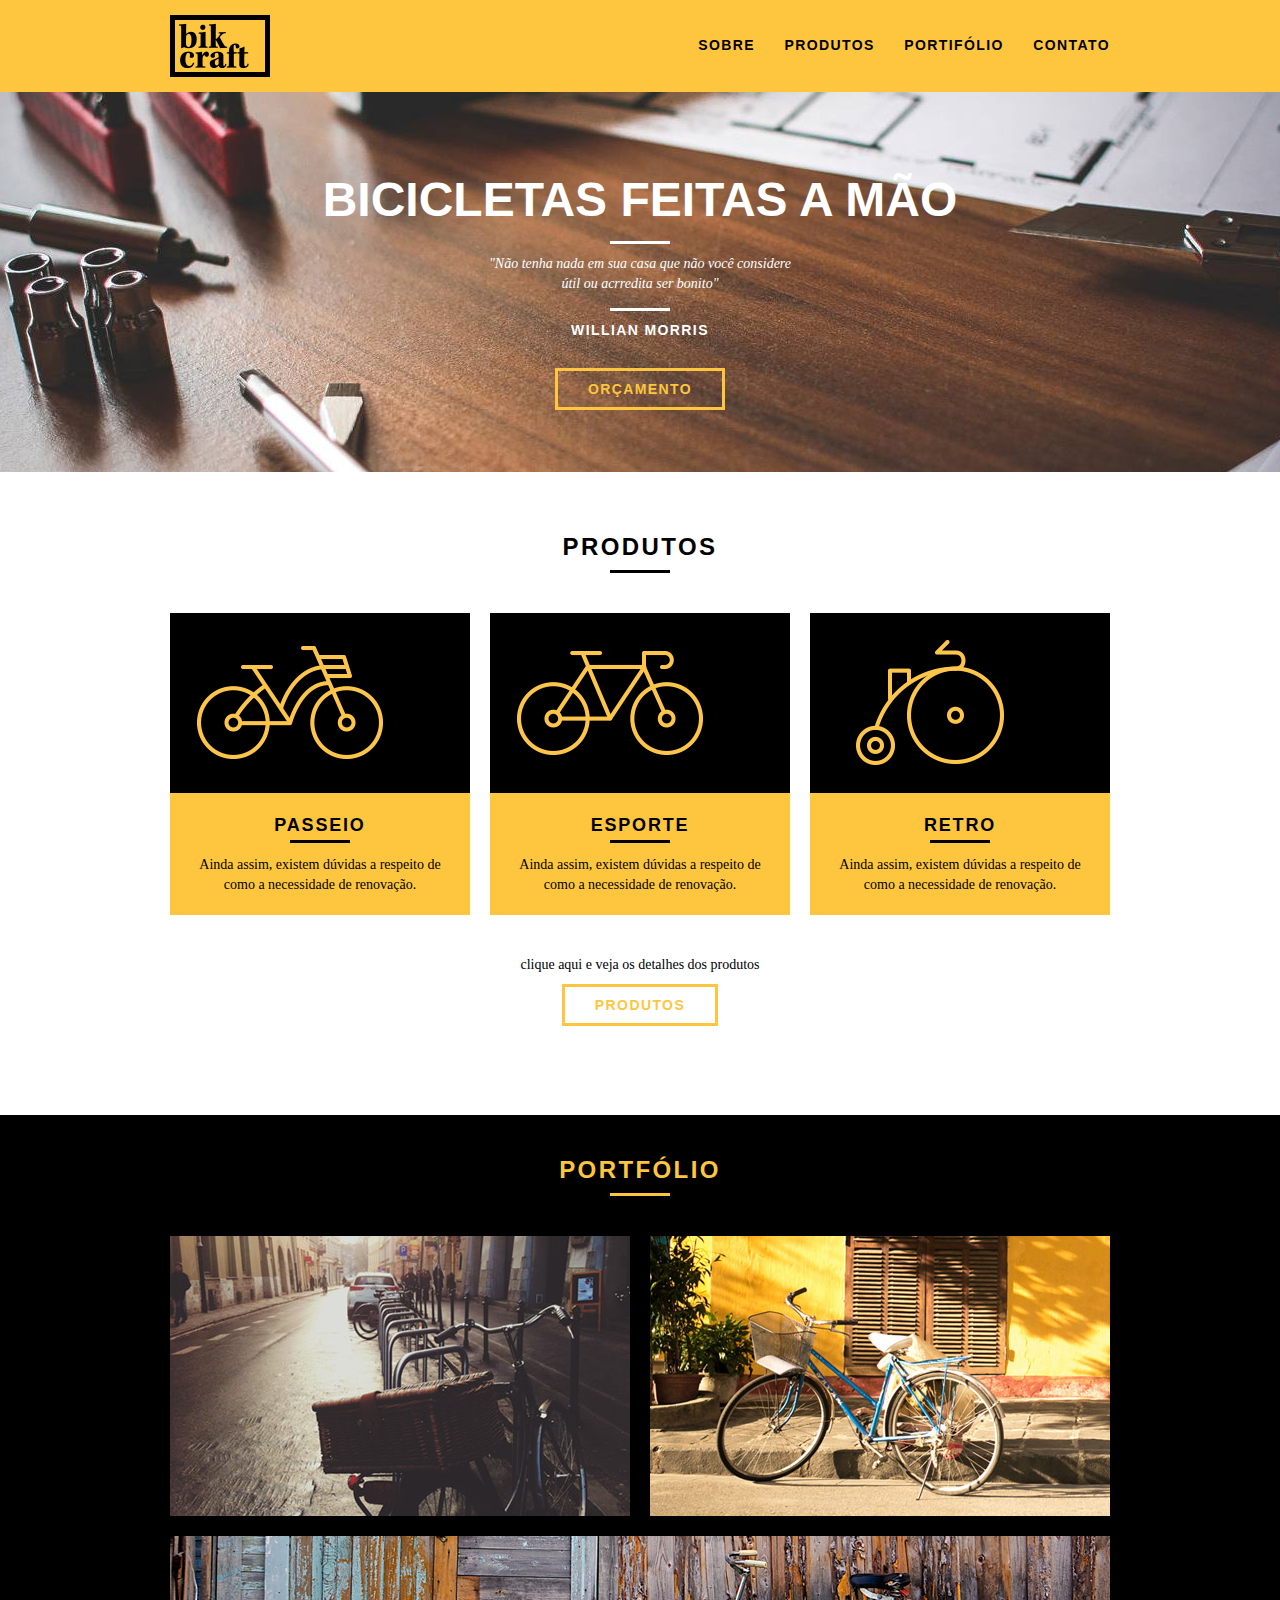
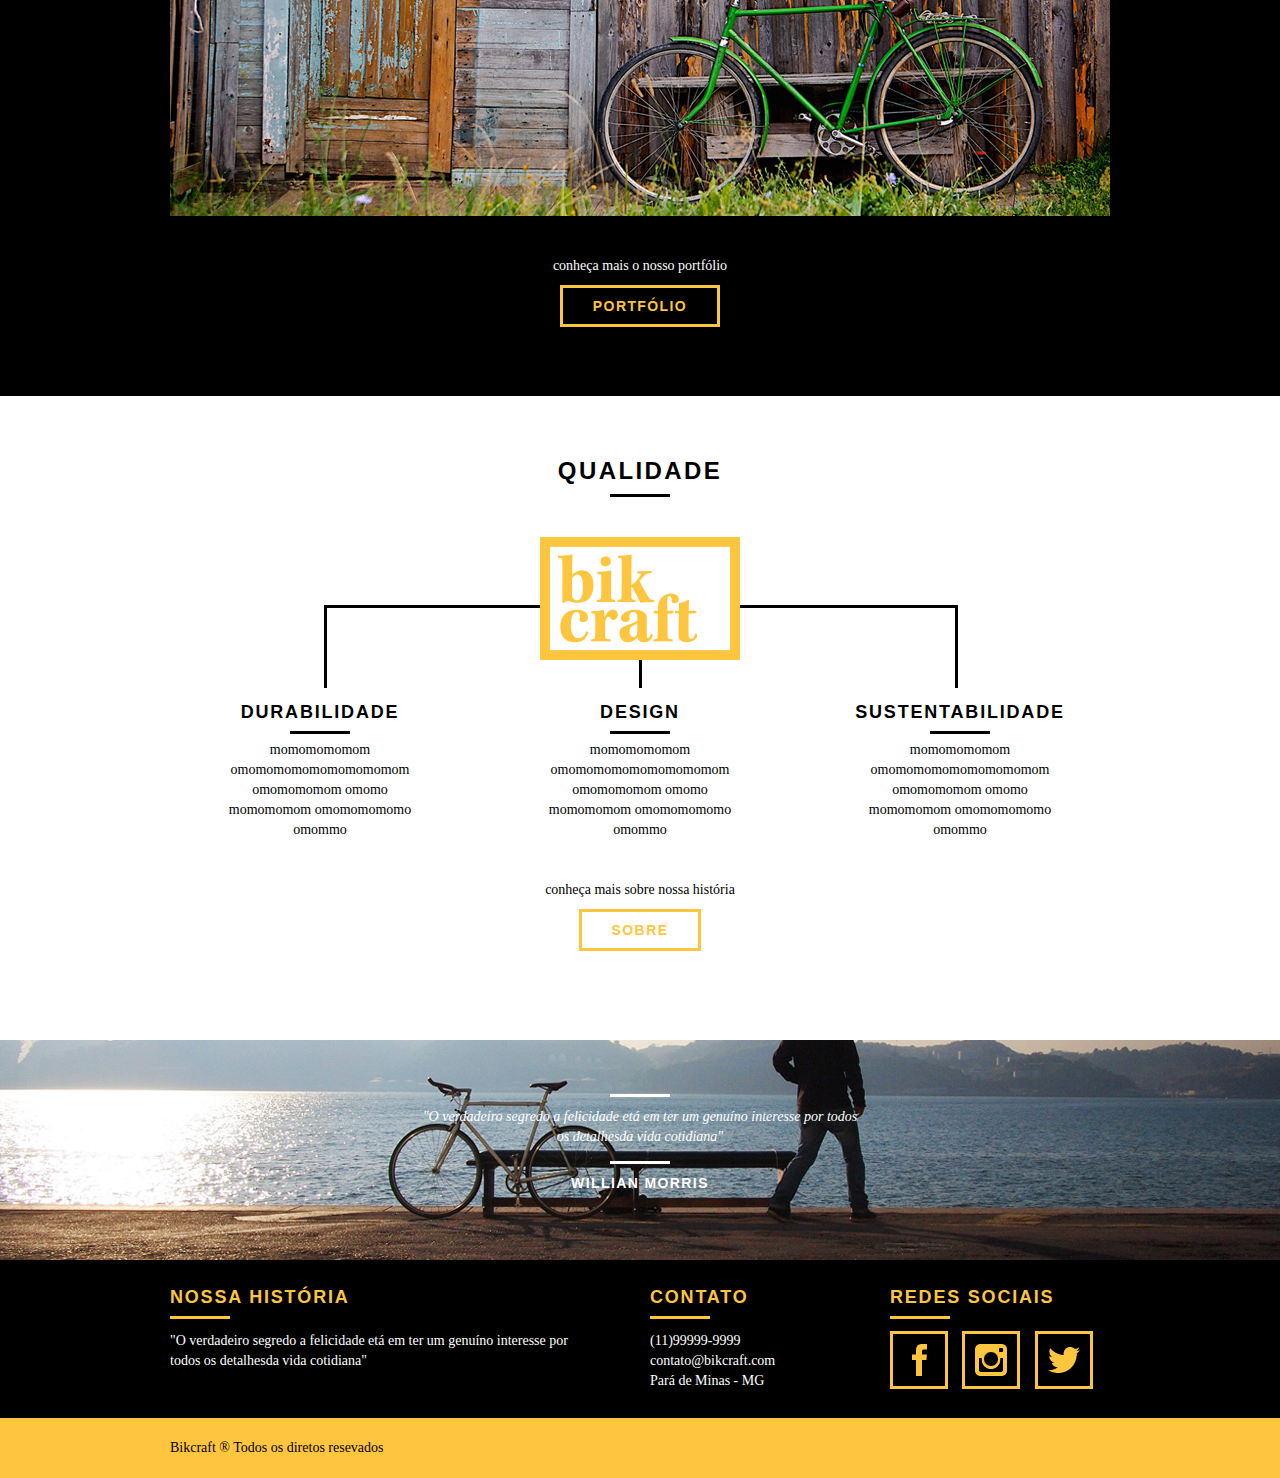
==== index.html @ b0b2711f "Página Home completa" ====
<!DOCTYPE html>
<html lang="pt-br">

<head>
	<meta charset="utf-8">
	<title>Bikcraft</title>
	<link rel="stylesheet" href="css/normalize.css">
	<link rel="stylesheet" href="css/reset.css">
	<link rel="stylesheet" href="css/grid.css">
	<link rel="stylesheet" href="css/style.css">
</head>

<body>
	<!-- Cabeçalho -->
	<header class="header">
		<div class="container">
			<a href="index.html" class="grid-4">
				<img src="img/logo.png" alt="bikcraft">
			</a>
			<nav class="header_menu grid-12">
				<ul>
					<li>
						<a href="sobre.html">sobre</a>
					</li>
					<li>
						<a href="produtos.html">produtos</a>
					</li>
					<li>
						<a href="portifolio.html">Portifólio</a>
					</li>
					<li>
						<a href="contato.html">contato</a>
					</li>
				</ul>
			</nav>
		</div>
	</header>
	<!-- Baner de introdução -->
	<section class="introducao">
		<div class="container">
			<h1>Bicicletas Feitas a Mão</h1>
			<blockquote class="quote-externo">
				<p>"Não tenha nada em sua casa que não você considere útil ou acrredita ser bonito"</p>
				<cite>WILLIAN MORRIS</cite>
			</blockquote>
			<a href="produtos.html" class="btn">orçamento</a>
		</div>
	</section>
	<!-- Produtos -->
	<section class="produtos container">
		<h2 class="subtitulo">Produtos</h2>
		<ul class="produtos_lista">
			<li class="grid-1-3">
				<div class="produtos_icone">
					<img src="img/produtos/passeio.png" alt="Bikcraft Passeio">
				</div>
				<h3>Passeio</h3>
				<p>Ainda assim, existem dúvidas a respeito de como a necessidade de renovação.</p>
			</li>

			<li class="grid-1-3">
				<div class="produtos_icone">
					<img src="img/produtos/esporte.png" alt="Bikcraft Passeio">
				</div>
				<h3>Esporte</h3>
				<p>Ainda assim, existem dúvidas a respeito de como a necessidade de renovação.</p>
			</li>

			<li class="grid-1-3">
				<div class="produtos_icone">
					<img src="img/produtos/retro.png" alt="Bikcraft Passeio">
				</div>
				<h3>Retro</h3>
				<p>Ainda assim, existem dúvidas a respeito de como a necessidade de renovação.</p>
			</li>
		</ul>
		<div class="call">
			<p>clique aqui e veja os detalhes dos produtos</p>
			<a href="produtos.html" class=" btn btn-preto" Produtos>Produtos</a>
		</div>
	</section>
	<!--Portifólio -->
	<section class="portfolio">
		<div class="container">
			<h2 class="subtitulo">Portfólio</h2>
			<ul class="portfolio_lista">
				<li class="grid-8">
					<img src="img/portfolio/retro.jpg" alt="Bicicleta Retro">
				</li>
				<li class="grid-8">
					<img src="img/portfolio/passeio.jpg" alt="Bicicleta Passeio">
				</li>
				<li class="grid-16">
					<img src="img/portfolio/esporte.jpg" alt="Bicicleta Esporte">
				</li>
			</ul>
			<div class="call">
				<p>conheça mais o nosso portfólio</p>
				<a href="portfolio.html" class="btn">Portfólio</a>
			</div>
		</div>
	</section>
	<!--Qualidae-->
	<section class="qualidade container">
		<h2 class="subtitulo">Qualidade</h2>
		<img src="img/bikcraft-qualidade.png" alt="Bickcraft">
		<ul class="qualidade_lista">
			<li class="grid-1-3">
				<h3>Durabilidade</h3>
				<p>momomomomom omomomomomomomomomom omomomomom omomo momomomom omomomomomo omommo</p>
			</li>
			<li class="grid-1-3">
				<h3>Design</h3>
				<p>momomomomom omomomomomomomomomom omomomomom omomo momomomom omomomomomo omommo</p>
			</li>
			<li class="grid-1-3">
				<h3>Sustentabilidade</h3>
				<p>momomomomom omomomomomomomomomom omomomomom omomo momomomom omomomomomo omommo</p>
			</li>
		</ul>
		<div class="call">
				<p>conheça mais sobre nossa história</p>
				<a href="sobre.html" class="btn btn-preto">Sobre</a>
			</div>
	</section>
	<section class="quebra">
		<blockquote class="quote-externo container" >
			<p>"O verdadeiro segredo a felicidade etá em ter um genuíno interesse por todos os detalhesda vida cotidiana"</p>
			<cite>WILLIAN MORRIS</cite>
		</blockquote> 
	</section>
	<footer>
		<div class="footer">
			<div class="container">

				<div class="grid-8 footer_historia">
					<h3>Nossa história</h3>
					<p>"O verdadeiro segredo a felicidade etá em ter um genuíno interesse por todos os detalhesda vida cotidiana"</p>
				</div>

				<div class="grid-4 footer_contato">
					<h3>Contato</h3>
					<ul>
						<li>(11)99999-9999</li>
						<li>contato@bikcraft.com</li>
						<li>Pará de Minas - MG</li>
					</ul>
				</div>

				<div class="grid-4 footer_redes">
					<h3>Redes Sociais</h3>
					<ul>
						<li><a href="www.facebook.com" target="_blank"><img src="img/redes-sociais/facebook.png" alt="facebook"></a></li>
						<li><a href="www.instagram.com" target="_blank"><img src="img/redes-sociais/instagram.png" alt="intagram"></a></li>
						<li><a href="www.twitter.com" target="_blank"><img src="img/redes-sociais/twitter.png" alt="twitter"></a></li>
					</ul>
					
				</div>
			</div>
		</div>
		<div class="copy">
			<div class="container">
				<p class="grid-16">Bikcraft ® Todos os diretos resevados</p>
			</div>
		</div>
	</footer>
</body>

</html>
---- css/grid.css ----
*, *:before, *:after {
  -webkit-box-sizing: border-box; 
  -moz-box-sizing: border-box; 
  box-sizing: border-box;
}

.container {
	width: 960px;
	margin: 0 auto;
	padding: 0px;
	position: relative;
}

.container:after, .container:before {
	content: " ";
	display: table;
}

.container:after {
	clear: both;
}

.grid-1, .grid-2, .grid-3, .grid-4, .grid-5, .grid-6, .grid-7, .grid-8, .grid-9, .grid-10, .grid-11, .grid-12, .grid-13, .grid-14, .grid-15, .grid-16, .grid-1-3 {
	float: left;
	margin-left: 10px;
	margin-right: 10px;
}

.grid-1 	{width: 40px;}
.grid-2 	{width: 100px;}
.grid-3 	{width: 160px;}
.grid-4 	{width: 220px;}
.grid-5 	{width: 280px;}
.grid-6 	{width: 340px;}
.grid-7 	{width: 400px;}
.grid-8 	{width: 460px;}
.grid-9 	{width: 520px;}
.grid-10 	{width: 580px;}
.grid-11 	{width: 640px;}
.grid-12 	{width: 700px;}
.grid-13 	{width: 760px;}
.grid-14 	{width: 820px;}
.grid-15 	{width: 880px;}
.grid-16 	{width: 940px;}
.grid-1-3	{width: 300px;}
---- css/style.css ----
/* estilos gerais */

body {
    font-family: Arial, Helvetica, sans-serif;
}

p {
    font-family: Georgia, 'Times New Roman', Times, serif;
    font-size: 14px;
    line-height: 20px;
}

.btn {
	border: 3px solid #fec63e;
	padding: 10px 30px;
	color: #fec63e;
	font-size: 14px;
	line-height: 20px;
	text-transform: uppercase;
	font-weight: bold;
	letter-spacing: .1em;
}

.btn:hover {
    color: white;
    border-color: white;
}

.btn.btn-preto:hover {
    color: black;
    border-color: black;
}

.subtitulo {
	font-size: 24px;
	line-height: 30px;
	font-weight: bold;
	letter-spacing: .1em;
	color: black;
	text-transform: uppercase;
	text-align: center;
	margin-bottom: 40px;
}

.subtitulo:after {
	content: "";
	display: block;
	width: 60px;
	height: 3px;
	background: black;
	margin: 8px auto;
}

img {
    display: block;
}

/* header */

.header {
	position: fixed;
	top: 0;
	width: 100%;
	background: #fec63e; /* Amarelo */
	padding: 15px 0;
	z-index: 10;
}

.header_menu {
    text-align: right; 
}

.header_menu ul li {
    display: inline-block;
    margin-left: 25px;
    margin-top: 20px;
}

.header_menu ul li a {
    color: black;
    font-weight: bold;
    text-transform: uppercase;
    letter-spacing: .1em;
    font-size: 14px;
    line-height: 20px;
    padding: 10px 0; 
}

.header_menu ul li a:hover {
    color: white;
}

/* introdução */

.introducao {
	width: 100%;
	height: 380px;
	background: url("../img/bg.jpg") no-repeat center;
	background-size: cover;
	margin-top: 92px;
	text-align: center;
	padding-top: 80px;
}

.introducao h1  {
    font-size: 48px;
    color: white;
    font-weight: bold;
    text-transform: uppercase;
}

.quote-externo {
    max-width: 320px;
    margin: 0 auto;
    color: white;
    margin-bottom: 40px; /* espaço do botão orçamento*/
}

.quote-externo p {
    font-style: italic;
}

.quote-externo p:before, .quote-externo p:after {
    content: "";
    display: block;
    width: 60px;
    height: 3px;
    background: white;
    margin: 14px auto 10px auto;
}

.quote-externo cite {
    font-style: normal;
    font-weight: bold;
    font-size: 14px;
    letter-spacing: .1em;
}

/*Produtos*/

.produtos {
	padding: 60px 0;
}


.produtos_lista li {
    background: #fec63e;
    text-align: center;
}

.produtos_lista li h3 {
    font-weight: bold;
    font-size: 18px;
    line-height: 25px;
    text-transform: uppercase;
    letter-spacing: .1em;
    margin-top: 20px;
}

.produtos_lista li h3:after {
    content: "";
	display: block;
	width: 60px;
	height: 3px;
	background: black;
	margin: 2px auto;
}

.produtos_lista li p{
    padding: 10px 20px 20px 20px;
}
.produtos_icone {
    background: black;
    padding: 20px;
}

.call {
    padding: 40px;
    text-align: center;
    clear: both;
}

.call p {
    margin-bottom: 20px;
}

.portfolio {
	width: 100%;
	background: black;
	padding: 40px 0;
}

.portfolio .subtitulo {
	color: #fec63e;
}

.portfolio .subtitulo:after {
	background: #fec63e;
}

.portfolio_lista li:last-child {
	margin-top: 20px;
}

.portfolio .call p {
	color: #fff;
}

/*Qualidade*/

.qualidade {
	padding: 60px 0;
}

.qualidade img {
	margin: 0 auto;
}

.qualidade li {
    text-align: center;
    padding: 0 40px;
}

.qualidade_lista li h3 {
    font-weight: bold;
    font-size: 18px;
    line-height: 25px;
    text-transform: uppercase;
    letter-spacing: .1em;
    margin-top: 20px;
}

.qualidade_lista li h3:after {
    content: "";
	display: block;
	width: 60px;
	height: 3px;
	background: black;
	margin: 6px auto;
}

.qualidade::after{
    content: "";
    width: 634px;
    height: 83px;
    display: block;
    background: url(../img/linhas.png) no-repeat center;
    position: absolute;
    top:209px;
    right: 162px; 
    z-index: -1;
}

.qualidade_lista{
    padding-top: 20px;
}

/*Quebra*/

.quebra {
    width: 100%;
    height: 220px;
    background: url(../img/bg-footer.jpg)no-repeat center;
    text-align: center;
    background-size: cover; 
    padding-top: 40px;
}

.quebra blockquote {
    max-width: 440px;
}

/*footer*/

.footer {
    width: 100%;
    background: black;
    color: white;
    padding: 25px 0;
}

.footer h3 {
    color: #fec63e;
    font-size: 18px;
    line-height: 25px;
    text-transform: uppercase;
    letter-spacing: .1em; 
    font-weight: bold;
}

.footer h3:after {
    content: "";
	display: block;
	width: 60px;
	height: 3px;
	background: #fec63e;
    margin: 6px 0 12px 0;
}

.footer_historia {
    padding-right: 40px;
}

.footer_contato ul li {
    font-family: Georgia, 'Times New Roman', Times, serif;
    font-size: 14px;
    line-height: 20px;
}


.footer_redes ul li {
	display: inline-block;
	margin-right: 10px;
}

.footer_redes ul li a {
	border: 3px solid #fec63e;
	display: block;
	padding: 10px;
}

.footer_redes ul li a:hover {
	border-color: #fff;
}

.copy {
	width: 100%;
	background: #fec63e;
	padding: 20px 0;
}
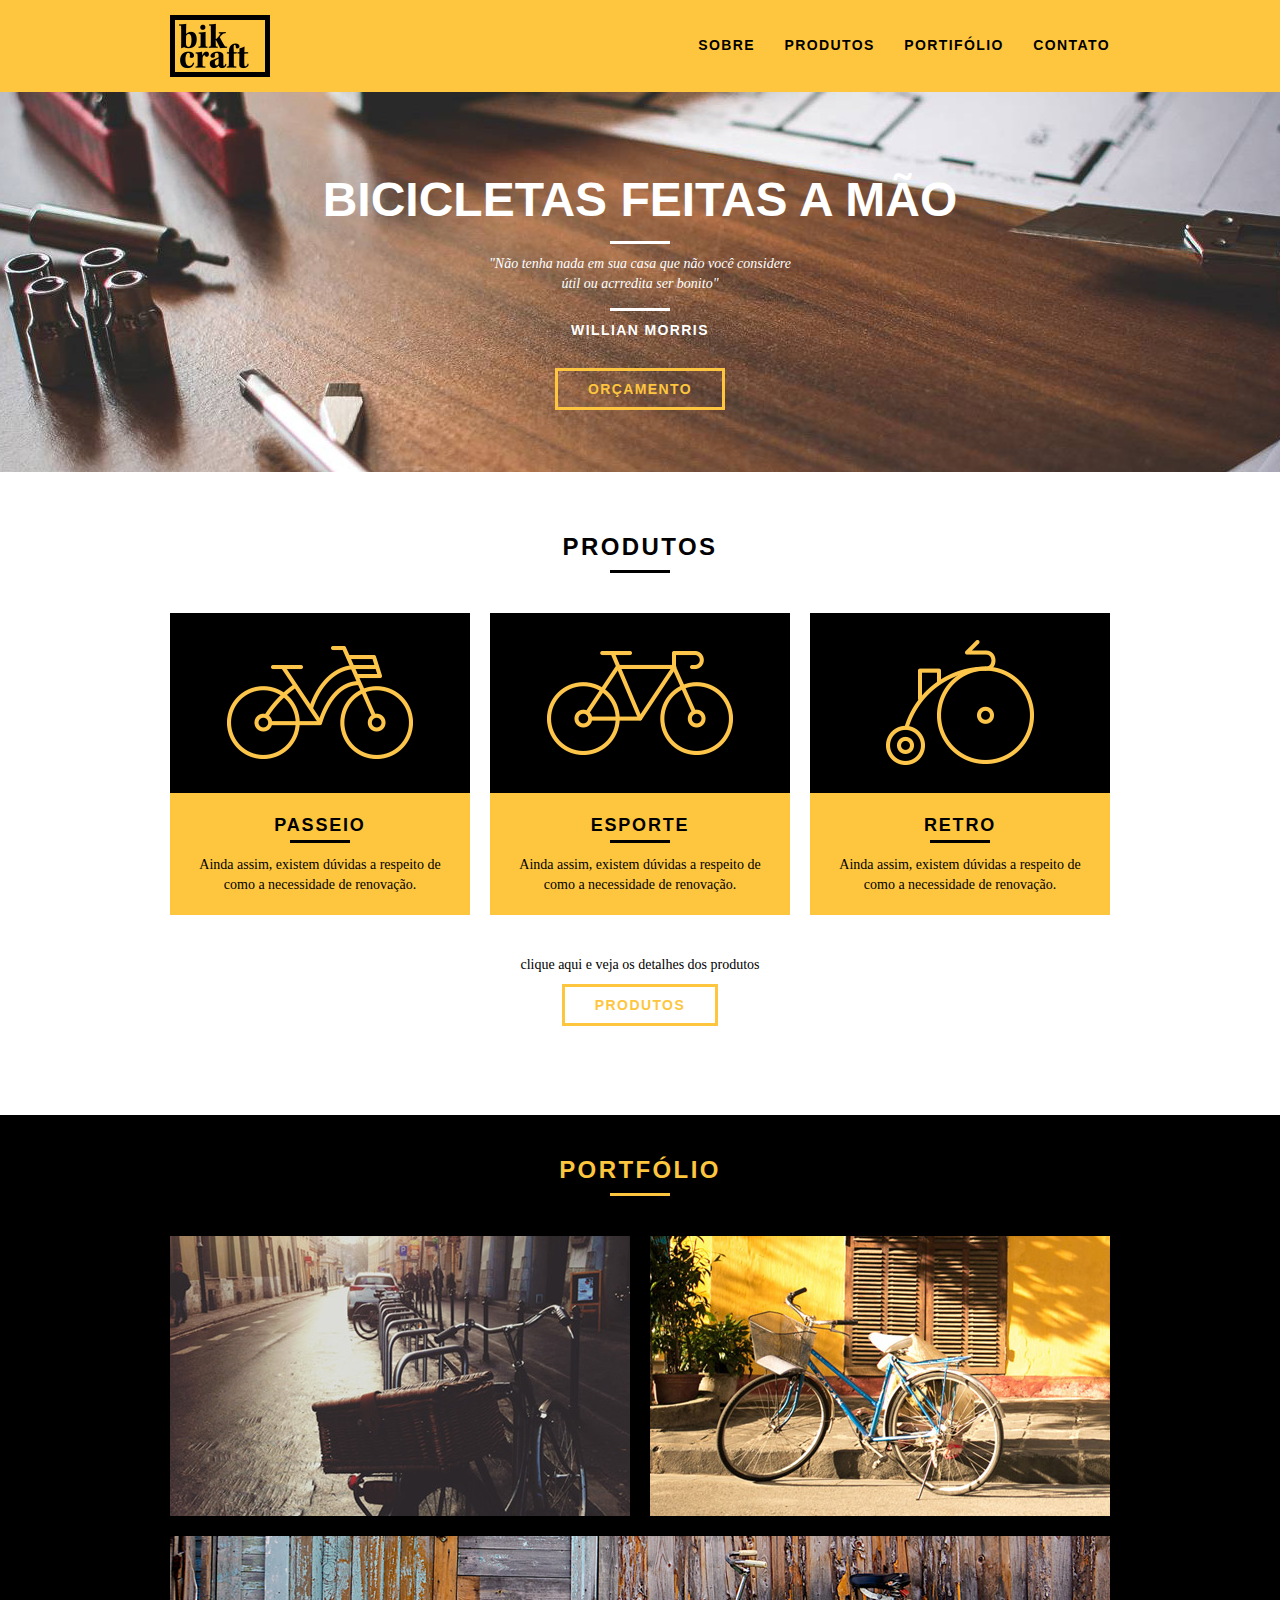
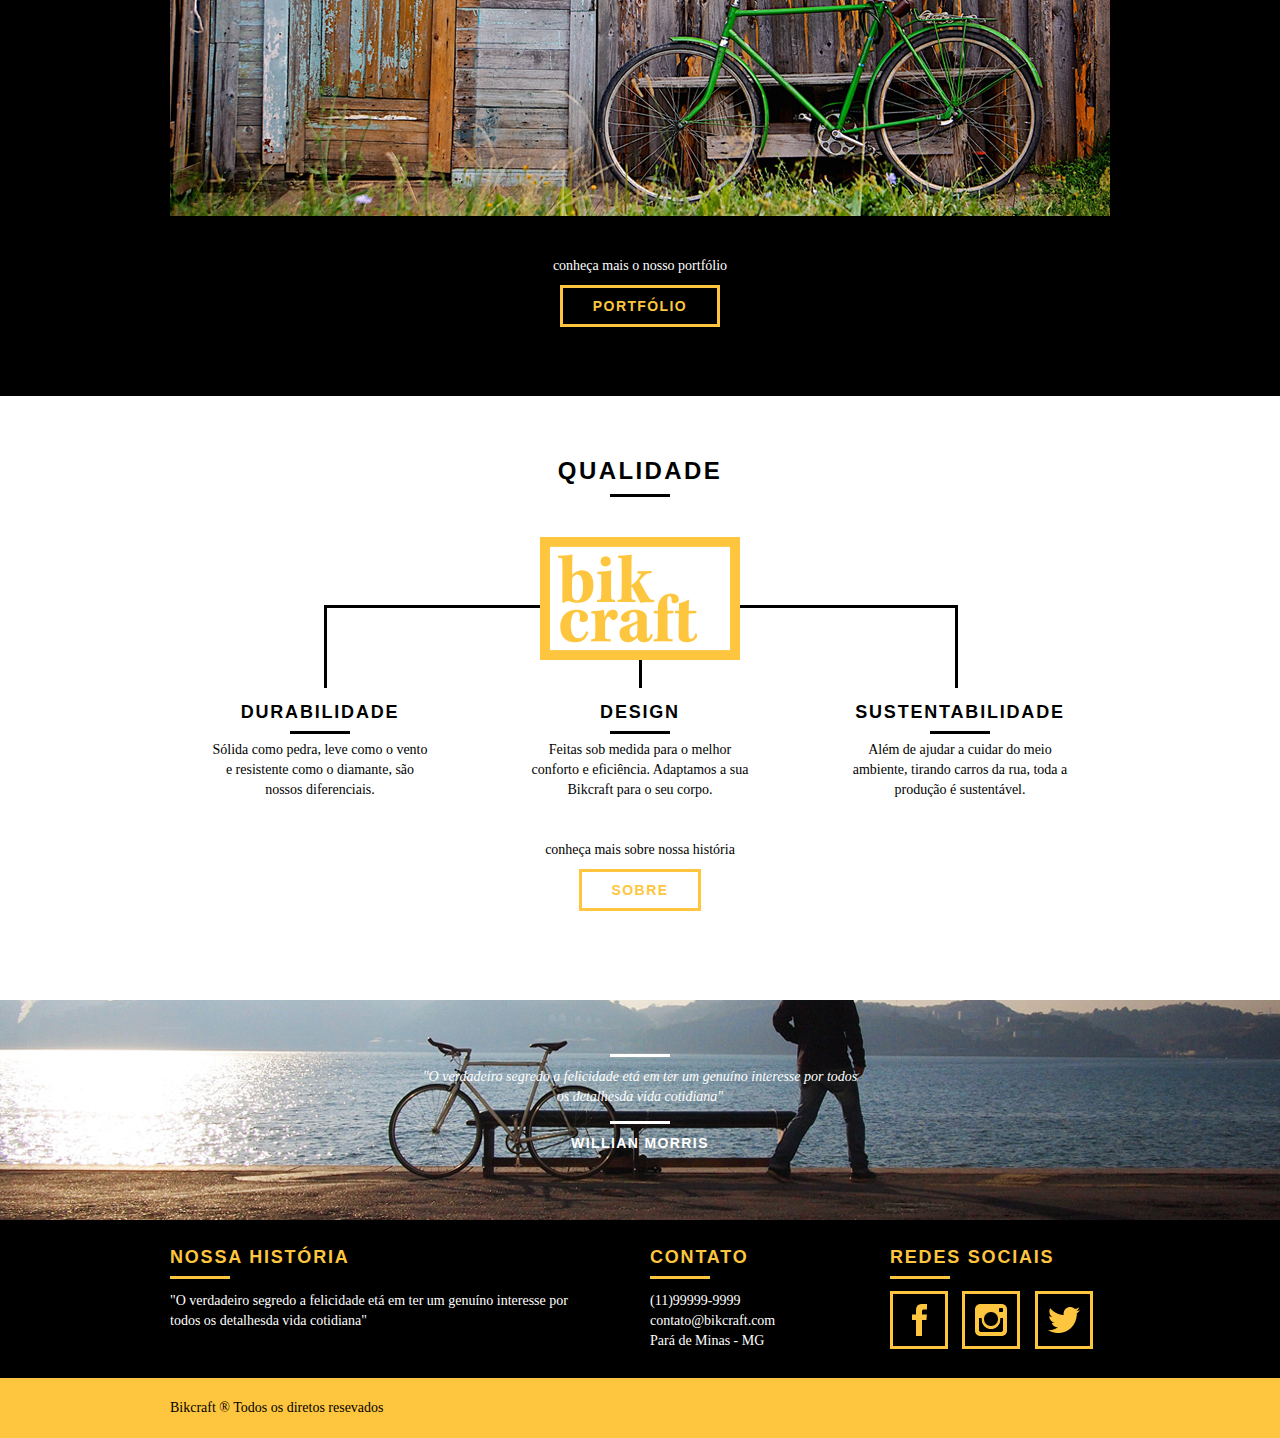
==== commit 3e77a467: "Página Contato completa  - Html e css do site Prontos." ====
--- a/index.html
+++ b/index.html
@@ -26,7 +26,7 @@
 						<a href="produtos.html">produtos</a>
 					</li>
 					<li>
-						<a href="portifolio.html">Portifólio</a>
+						<a href="portfolio.html">Portifólio</a>
 					</li>
 					<li>
 						<a href="contato.html">contato</a>
@@ -107,15 +107,15 @@
 		<ul class="qualidade_lista">
 			<li class="grid-1-3">
 				<h3>Durabilidade</h3>
-				<p>momomomomom omomomomomomomomomom omomomomom omomo momomomom omomomomomo omommo</p>
+				<p>Sólida como pedra, leve como o vento e resistente como o diamante, são nossos diferenciais.</p>
 			</li>
 			<li class="grid-1-3">
 				<h3>Design</h3>
-				<p>momomomomom omomomomomomomomomom omomomomom omomo momomomom omomomomomo omommo</p>
+				<p>Feitas sob medida para o melhor conforto e eficiência. Adaptamos a sua Bikcraft para o seu corpo.</p>
 			</li>
 			<li class="grid-1-3">
 				<h3>Sustentabilidade</h3>
-				<p>momomomomom omomomomomomomomomom omomomomom omomo momomomom omomomomomo omommo</p>
+				<p>Além de ajudar a cuidar do meio ambiente, tirando carros da rua, toda a produção é sustentável.</p>
 			</li>
 		</ul>
 		<div class="call">
--- a/css/style.css
+++ b/css/style.css
@@ -11,14 +11,14 @@
 }
 
 .btn {
-	border: 3px solid #fec63e;
-	padding: 10px 30px;
-	color: #fec63e;
-	font-size: 14px;
-	line-height: 20px;
-	text-transform: uppercase;
-	font-weight: bold;
-	letter-spacing: .1em;
+    border: 3px solid #fec63e;
+    padding: 10px 30px;
+    color: #fec63e;
+    font-size: 14px;
+    line-height: 20px;
+    text-transform: uppercase;
+    font-weight: bold;
+    letter-spacing: .1em;
 }
 
 .btn:hover {
@@ -32,42 +32,44 @@
 }
 
 .subtitulo {
-	font-size: 24px;
-	line-height: 30px;
-	font-weight: bold;
-	letter-spacing: .1em;
-	color: black;
-	text-transform: uppercase;
-	text-align: center;
-	margin-bottom: 40px;
+    font-size: 24px;
+    line-height: 30px;
+    font-weight: bold;
+    letter-spacing: .1em;
+    color: black;
+    text-transform: uppercase;
+    text-align: center;
+    margin-bottom: 40px;
 }
 
 .subtitulo:after {
-	content: "";
-	display: block;
-	width: 60px;
-	height: 3px;
-	background: black;
-	margin: 8px auto;
+    content: "";
+    display: block;
+    width: 60px;
+    height: 3px;
+    background: black;
+    margin: 8px auto;
 }
 
 img {
     display: block;
 }
 
+
 /* header */
 
 .header {
-	position: fixed;
-	top: 0;
-	width: 100%;
-	background: #fec63e; /* Amarelo */
-	padding: 15px 0;
-	z-index: 10;
+    position: fixed;
+    top: 0;
+    width: 100%;
+    background: #fec63e;
+    /* Amarelo */
+    padding: 15px 0;
+    z-index: 10;
 }
 
 .header_menu {
-    text-align: right; 
+    text-align: right;
 }
 
 .header_menu ul li {
@@ -83,26 +85,31 @@
     letter-spacing: .1em;
     font-size: 14px;
     line-height: 20px;
-    padding: 10px 0; 
+    padding: 10px 0;
 }
 
 .header_menu ul li a:hover {
     color: white;
 }
 
+.header_menu ul li a.menu_ativo {
+    color: white;
+}
+
+
 /* introdução */
 
 .introducao {
-	width: 100%;
-	height: 380px;
-	background: url("../img/bg.jpg") no-repeat center;
-	background-size: cover;
-	margin-top: 92px;
-	text-align: center;
-	padding-top: 80px;
-}
-
-.introducao h1  {
+    width: 100%;
+    height: 380px;
+    background: url("../img/bg.jpg") no-repeat center;
+    background-size: cover;
+    margin-top: 92px;
+    text-align: center;
+    padding-top: 80px;
+}
+
+.introducao h1 {
     font-size: 48px;
     color: white;
     font-weight: bold;
@@ -113,14 +120,16 @@
     max-width: 320px;
     margin: 0 auto;
     color: white;
-    margin-bottom: 40px; /* espaço do botão orçamento*/
+    margin-bottom: 40px;
+    /* espaço do botão orçamento*/
 }
 
 .quote-externo p {
     font-style: italic;
 }
 
-.quote-externo p:before, .quote-externo p:after {
+.quote-externo p:before,
+.quote-externo p:after {
     content: "";
     display: block;
     width: 60px;
@@ -136,12 +145,59 @@
     letter-spacing: .1em;
 }
 
+
+/*introdução interna*/
+
+.introducao-interna {
+    width: 100%;
+    margin-top: 92px;
+    height: 160px;
+    text-align: center;
+    color: white;
+    padding-top: 30px;
+}
+
+.introducao-interna h1 {
+    font-size: 48px;
+    color: white;
+    font-weight: bold;
+    text-transform: uppercase;
+}
+
+.introducao-interna h1::after {
+    content: "";
+    display: block;
+    width: 60px;
+    height: 3px;
+    background: white;
+    margin: 6px auto 10px auto;
+}
+
+.subtitulo-interno {
+    font-size: 24px;
+    line-height: 30px;
+    font-weight: bold;
+    letter-spacing: .1em;
+    color: black;
+    text-transform: uppercase;
+    margin-bottom: 20px;
+}
+
+.subtitulo-interno:after {
+    content: "";
+    display: block;
+    width: 60px;
+    height: 3px;
+    background: black;
+    margin: 8px 0;
+}
+
+
 /*Produtos*/
 
 .produtos {
-	padding: 60px 0;
-}
-
+    padding: 60px 0;
+}
 
 .produtos_lista li {
     background: #fec63e;
@@ -159,19 +215,24 @@
 
 .produtos_lista li h3:after {
     content: "";
-	display: block;
-	width: 60px;
-	height: 3px;
-	background: black;
-	margin: 2px auto;
-}
-
-.produtos_lista li p{
+    display: block;
+    width: 60px;
+    height: 3px;
+    background: black;
+    margin: 2px auto;
+}
+
+.produtos_lista li p {
     padding: 10px 20px 20px 20px;
 }
+
 .produtos_icone {
     background: black;
-    padding: 20px;
+    padding: 20px;   
+}
+
+.produtos_icone img {
+    margin: 0 auto;
 }
 
 .call {
@@ -185,35 +246,36 @@
 }
 
 .portfolio {
-	width: 100%;
-	background: black;
-	padding: 40px 0;
+    width: 100%;
+    background: black;
+    padding: 40px 0;
 }
 
 .portfolio .subtitulo {
-	color: #fec63e;
+    color: #fec63e;
 }
 
 .portfolio .subtitulo:after {
-	background: #fec63e;
+    background: #fec63e;
 }
 
 .portfolio_lista li:last-child {
-	margin-top: 20px;
+    margin-top: 20px;
 }
 
 .portfolio .call p {
-	color: #fff;
-}
+    color: #fff;
+}
+
 
 /*Qualidade*/
 
 .qualidade {
-	padding: 60px 0;
+    padding: 60px 0;
 }
 
 .qualidade img {
-	margin: 0 auto;
+    margin: 0 auto;
 }
 
 .qualidade li {
@@ -232,28 +294,31 @@
 
 .qualidade_lista li h3:after {
     content: "";
-	display: block;
-	width: 60px;
-	height: 3px;
-	background: black;
-	margin: 6px auto;
-}
-
-.qualidade::after{
+    display: block;
+    width: 60px;
+    height: 3px;
+    background: black;
+    margin: 6px auto;
+}
+
+.qualidade::after {
     content: "";
     width: 634px;
     height: 83px;
     display: block;
     background: url(../img/linhas.png) no-repeat center;
     position: absolute;
-    top:209px;
-    right: 162px; 
+    top: 209px;
+    right: 162px;
     z-index: -1;
 }
 
-.qualidade_lista{
+.qualidade_lista {
     padding-top: 20px;
-}
+    overflow: auto;
+    /*clear-fix*/
+}
+
 
 /*Quebra*/
 
@@ -262,13 +327,14 @@
     height: 220px;
     background: url(../img/bg-footer.jpg)no-repeat center;
     text-align: center;
-    background-size: cover; 
+    background-size: cover;
     padding-top: 40px;
 }
 
 .quebra blockquote {
     max-width: 440px;
 }
+
 
 /*footer*/
 
@@ -284,16 +350,16 @@
     font-size: 18px;
     line-height: 25px;
     text-transform: uppercase;
-    letter-spacing: .1em; 
+    letter-spacing: .1em;
     font-weight: bold;
 }
 
 .footer h3:after {
     content: "";
-	display: block;
-	width: 60px;
-	height: 3px;
-	background: #fec63e;
+    display: block;
+    width: 60px;
+    height: 3px;
+    background: #fec63e;
     margin: 6px 0 12px 0;
 }
 
@@ -307,26 +373,23 @@
     line-height: 20px;
 }
 
-
 .footer_redes ul li {
-	display: inline-block;
-	margin-right: 10px;
+    display: inline-block;
+    margin-right: 10px;
 }
 
 .footer_redes ul li a {
-	border: 3px solid #fec63e;
-	display: block;
-	padding: 10px;
+    border: 3px solid #fec63e;
+    display: block;
+    padding: 10px;
 }
 
 .footer_redes ul li a:hover {
-	border-color: #fff;
+    border-color: #fff;
 }
 
 .copy {
-	width: 100%;
-	background: #fec63e;
-	padding: 20px 0;
-}
-
-
+    width: 100%;
+    background: #fec63e;
+    padding: 20px 0;
+}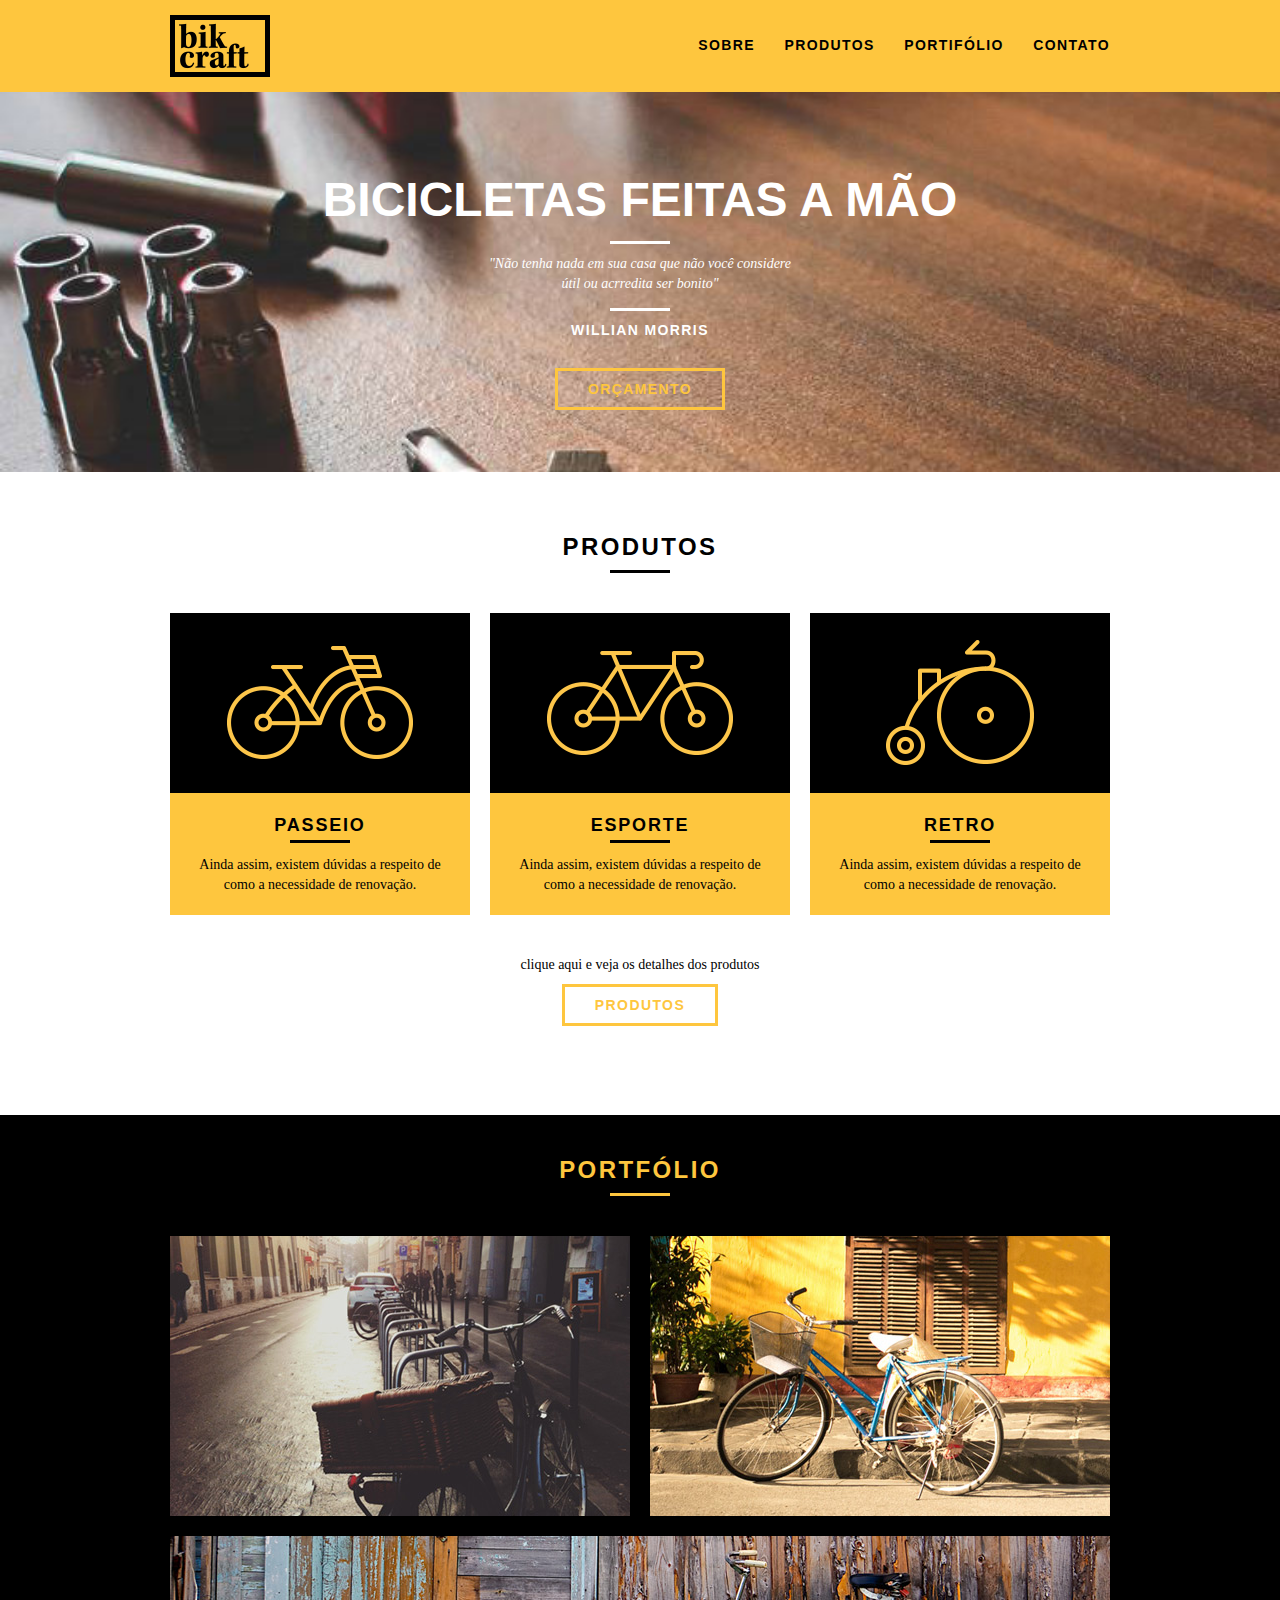
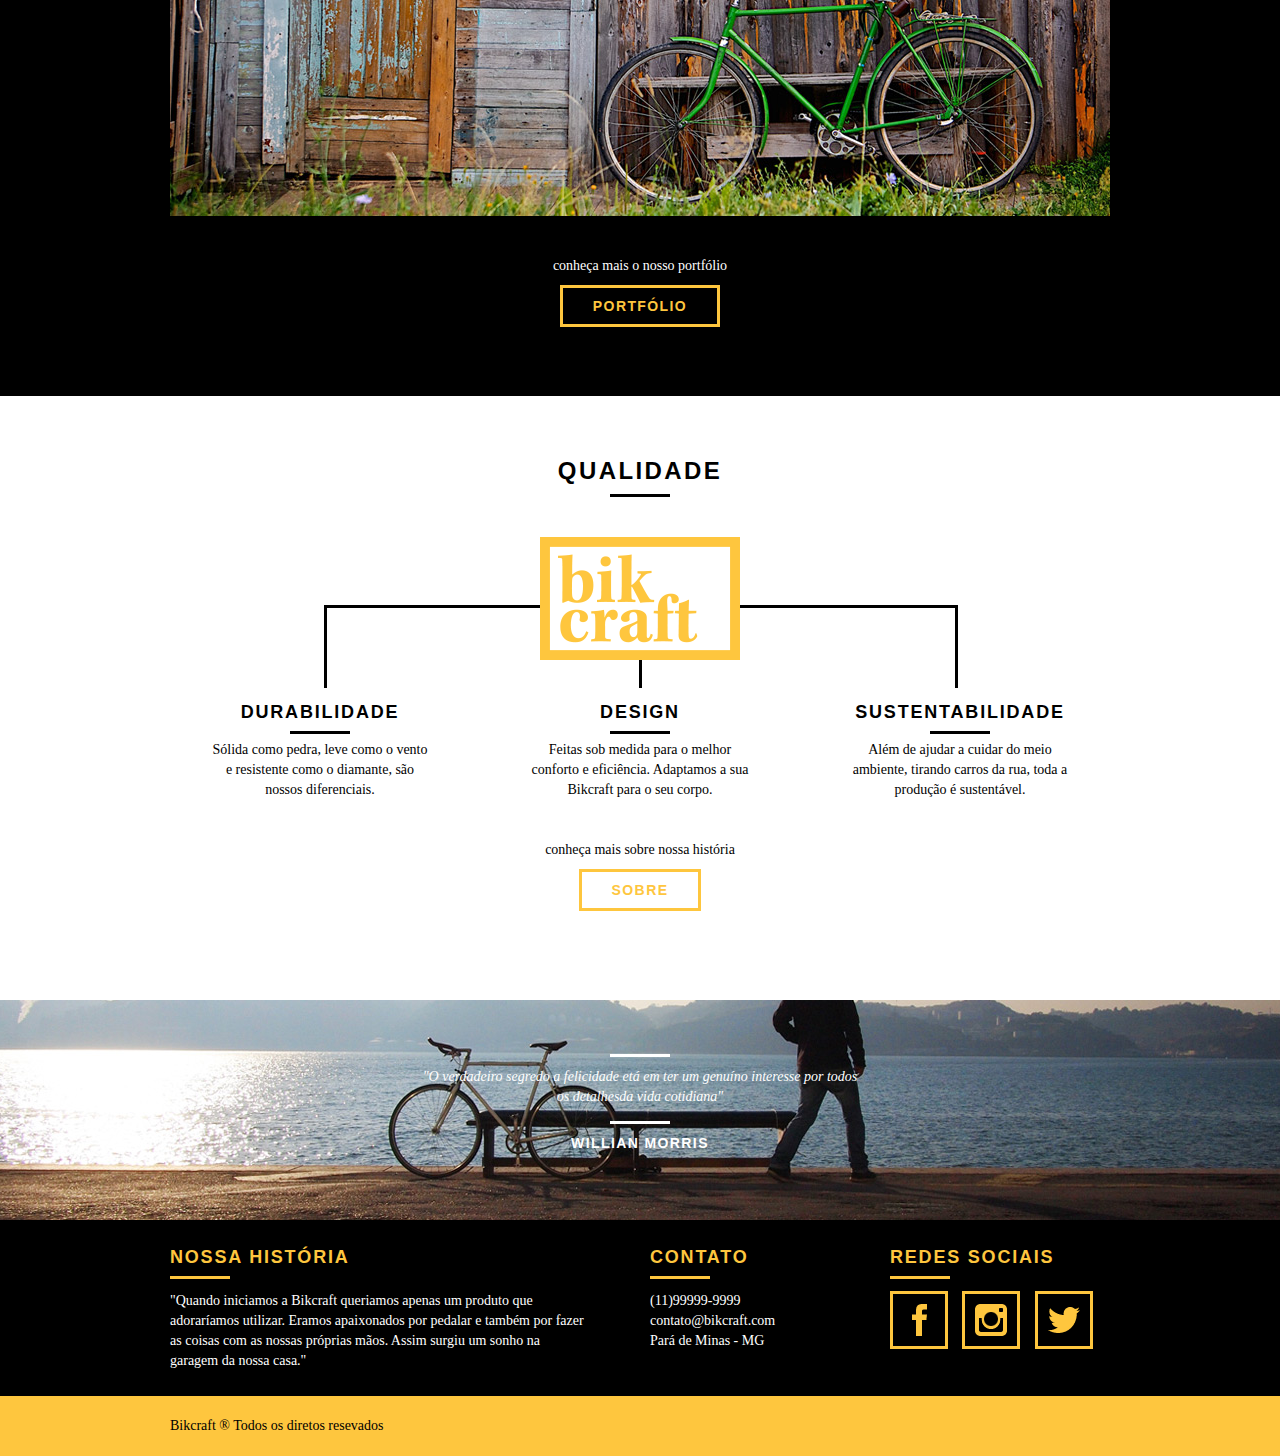
==== commit d80dae77: "responsivo 1" ====
--- a/index.html
+++ b/index.html
@@ -8,6 +8,7 @@
 	<link rel="stylesheet" href="css/reset.css">
 	<link rel="stylesheet" href="css/grid.css">
 	<link rel="stylesheet" href="css/style.css">
+	<link rel="stylesheet" href="css/responsivo.css">
 </head>
 
 <body>
@@ -135,7 +136,7 @@
 
 				<div class="grid-8 footer_historia">
 					<h3>Nossa história</h3>
-					<p>"O verdadeiro segredo a felicidade etá em ter um genuíno interesse por todos os detalhesda vida cotidiana"</p>
+					<p>"Quando iniciamos a Bikcraft queriamos apenas um produto que adoraríamos utilizar. Eramos apaixonados por pedalar e também por fazer as coisas com as nossas próprias mãos. Assim surgiu um sonho na garagem da nossa casa."</p>
 				</div>
 
 				<div class="grid-4 footer_contato">
--- a/css/grid.css
+++ b/css/grid.css
@@ -42,4 +42,48 @@
 .grid-14 	{width: 820px;}
 .grid-15 	{width: 880px;}
 .grid-16 	{width: 940px;}
-.grid-1-3	{width: 300px;}+.grid-1-3	{width: 300px;}
+
+/*Responsivo usando media query*/
+
+
+/*telas menores que 960px*/
+@media only screen and (min-width: 768px) and (max-width: 959px ) {
+
+.container {
+	width: 768px;
+}
+
+.grid-1		{width: 28px;}
+.grid-2		{width: 76px;}
+.grid-3		{width: 124px;}
+.grid-4		{width: 172px;}
+.grid-5		{width: 220px;}
+.grid-6		{width: 268px;}
+.grid-7		{width: 316px;}
+.grid-8		{width: 364px;}
+.grid-9		{width: 412px;}
+.grid-10	{width: 460px;}
+.grid-11	{width: 508px;}
+.grid-12	{width: 556px;}
+.grid-13	{width: 604px;}
+.grid-14	{width: 652px;}
+.grid-15	{width: 700px;}
+.grid-16	{width: 748px;}
+.grid-1-3	{width: 236px;}
+
+}
+
+/*telas menores que 768px*/
+@media only screen and (max-width: 767px) {
+.container {
+	width: 300px;
+}
+
+.grid-1, .grid-2, .grid-3, .grid-4, .grid-5, .grid-6, .grid-7, .grid-8, .grid-9, .grid-10, .grid-11, .grid-12, .grid-13, .grid-14, .grid-15, .grid-16, .grid-1-3 {
+	width: 300px;
+	margin: 0 0 20px 0;
+	float: none;
+}
+
+}--- a/css/style.css
+++ b/css/style.css
@@ -53,6 +53,7 @@
 
 img {
     display: block;
+    max-width: 100%;
 }
 
 
@@ -102,7 +103,7 @@
 .introducao {
     width: 100%;
     height: 380px;
-    background: url("../img/bg.jpg") no-repeat center;
+    background: url("../img/bg-mobile.jpg") no-repeat center;
     background-size: cover;
     margin-top: 92px;
     text-align: center;
--- a/css/responsivo.css
+++ b/css/responsivo.css
@@ -0,0 +1,47 @@
+
+/*Responsivo usando media query*/
+
+
+/*Estilo Tablet*/
+@media only screen and (min-width: 768px) and (max-width: 959px ) {
+
+
+
+}
+
+/*Estilo smartphone*/
+@media only screen and (max-width: 767px) {
+/*Header*/
+.header{
+	position: relative;
+	padding-bottom: 0px;
+} 
+
+.header img {
+	margin: 0 auto 10px;
+}
+
+.header_menu {
+	text-align: center;
+}
+.header_menu ul li {
+	margin: 5px;
+}
+.header_menu ul li a {
+	border: 4px solid black;
+	width: 136px;
+	display: block;
+	float: left;
+}
+.header_menu ul li a:hover {
+	border-color: white;
+}
+
+/*Introdução*/
+.introducao {
+	margin-top: 0px;
+	padding-top: 20px;
+   
+}
+
+}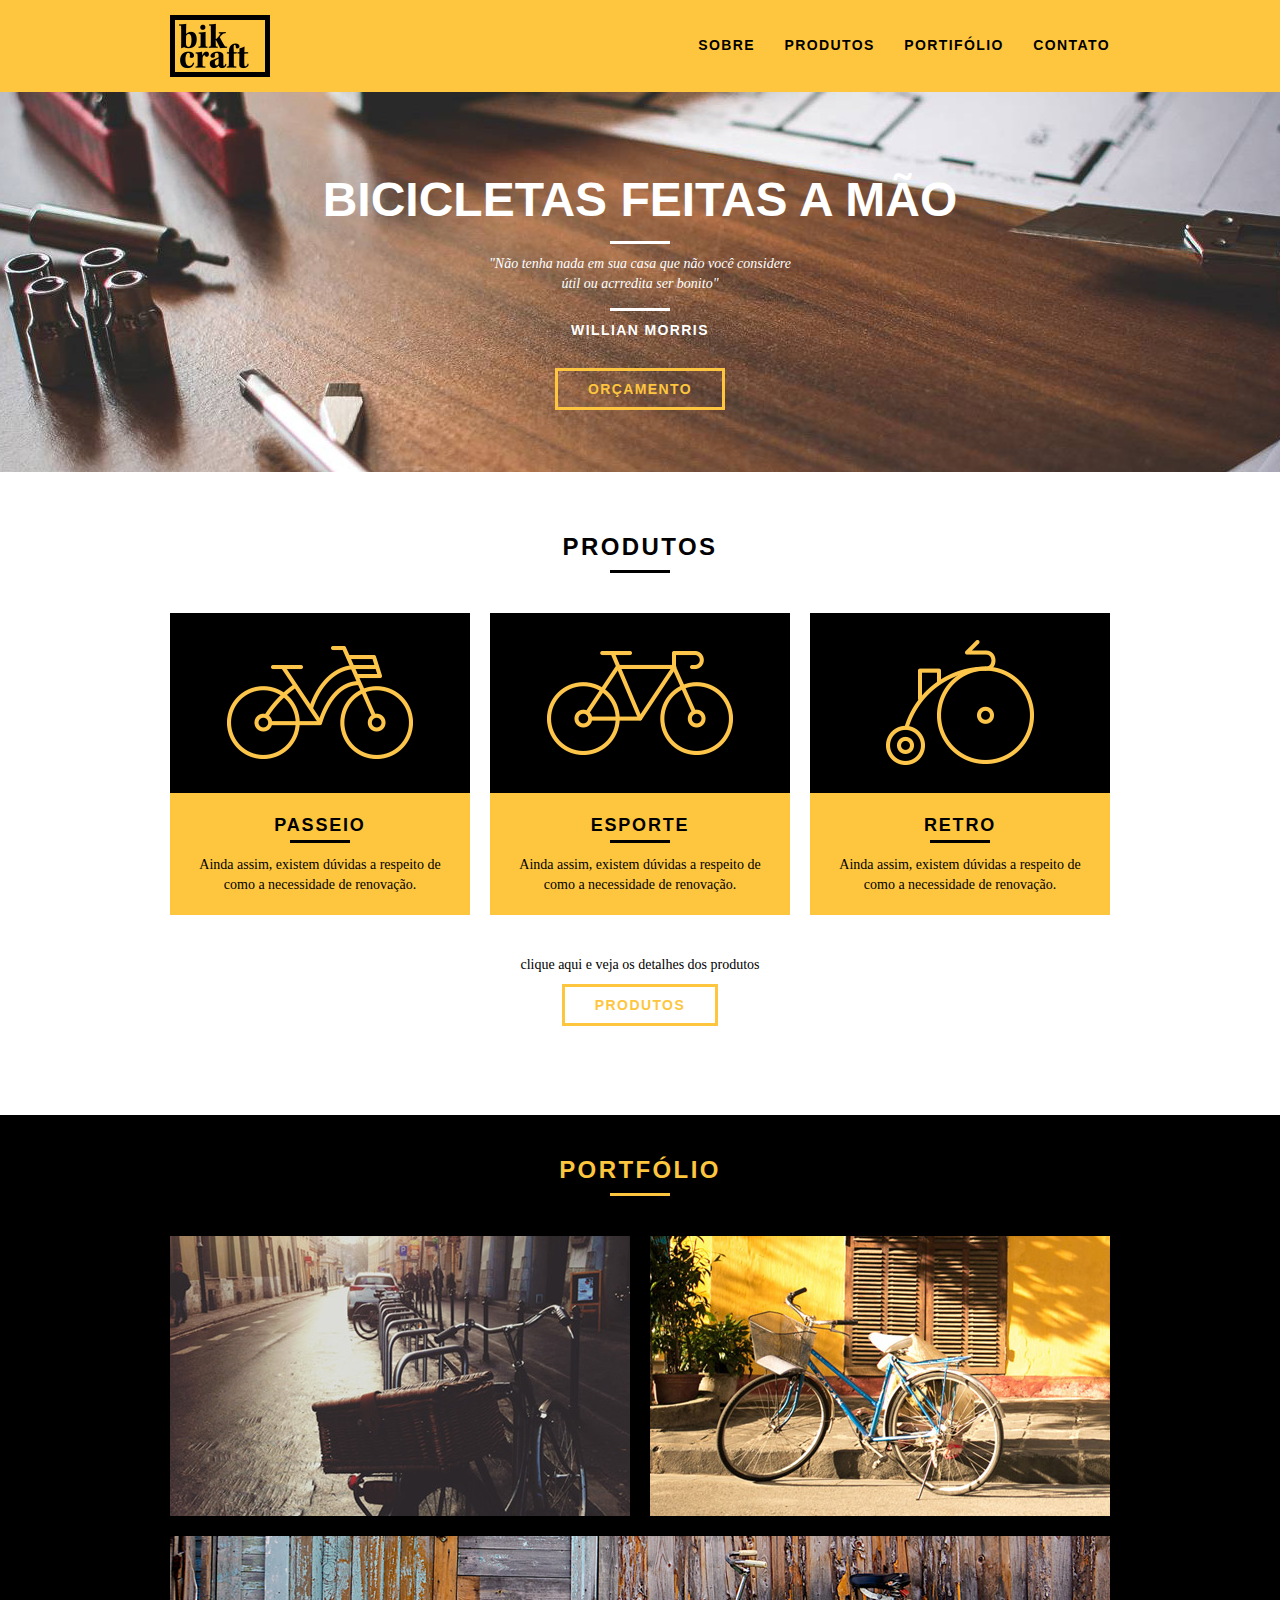
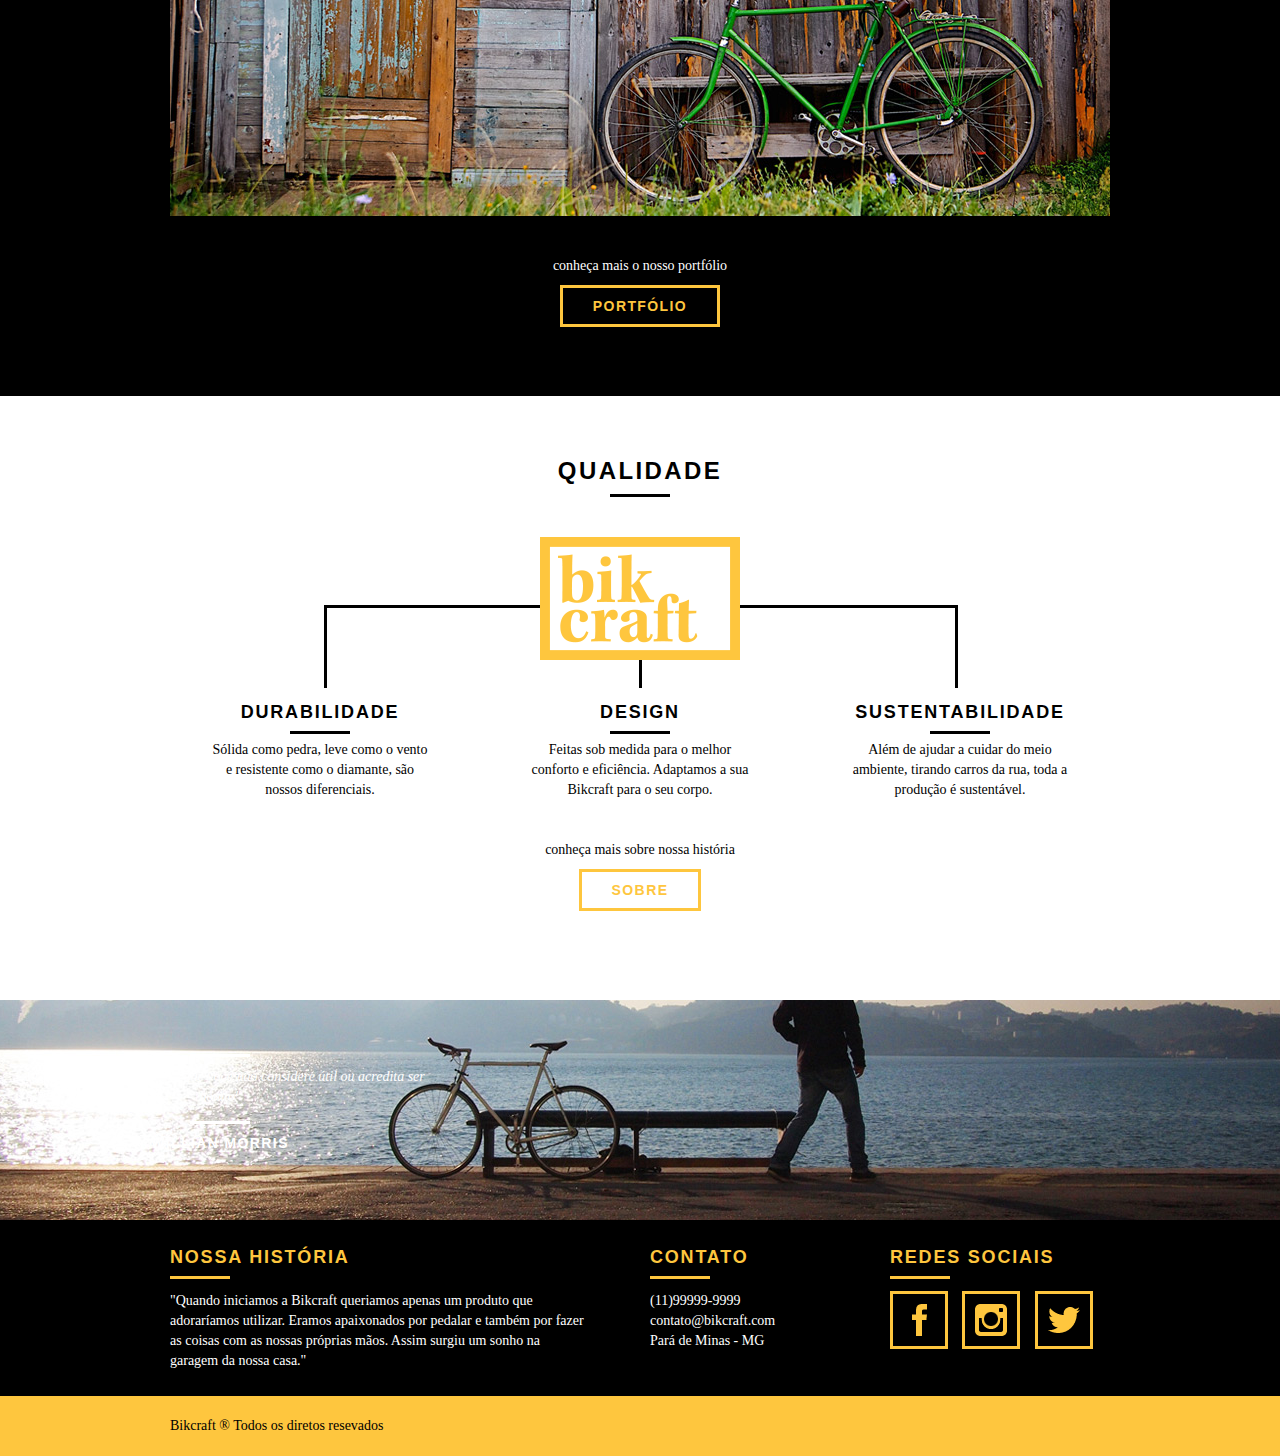
==== commit 9a5006e8: "plugin slides completo" ====
--- a/index.html
+++ b/index.html
@@ -40,10 +40,10 @@
 	<section class="introducao">
 		<div class="container">
 			<h1>Bicicletas Feitas a Mão</h1>
-			<blockquote class="quote-externo">
-				<p>"Não tenha nada em sua casa que não você considere útil ou acrredita ser bonito"</p>
-				<cite>WILLIAN MORRIS</cite>
-			</blockquote>
+					<blockquote class="quote-externo">
+						<p>"Não tenha nada em sua casa que não você considere útil ou acrredita ser bonito"</p>
+						<cite>WILLIAN MORRIS</cite>
+					</blockquote>
 			<a href="produtos.html" class="btn">orçamento</a>
 		</div>
 	</section>
@@ -84,17 +84,11 @@
 	<section class="portfolio">
 		<div class="container">
 			<h2 class="subtitulo">Portfólio</h2>
-			<ul class="portfolio_lista">
-				<li class="grid-8">
-					<img src="img/portfolio/retro.jpg" alt="Bicicleta Retro">
-				</li>
-				<li class="grid-8">
-					<img src="img/portfolio/passeio.jpg" alt="Bicicleta Passeio">
-				</li>
-				<li class="grid-16">
-					<img src="img/portfolio/esporte.jpg" alt="Bicicleta Esporte">
-				</li>
-			</ul>
+			<div class="portfolio_lista">
+				<div class="grid-8"><img src="img/portfolio/retro.jpg" alt="Bicicleta Retro"></div>
+				<div class="grid-8"><img src="img/portfolio/passeio.jpg" alt="Bicicleta Passeio"></div>
+				<div class="grid-16"><img src="img/portfolio/esporte.jpg" alt="Bicicleta Esporte"></div>
+			</div>
 			<div class="call">
 				<p>conheça mais o nosso portfólio</p>
 				<a href="portfolio.html" class="btn">Portfólio</a>
@@ -125,10 +119,15 @@
 			</div>
 	</section>
 	<section class="quebra">
-		<blockquote class="quote-externo container" >
-			<p>"O verdadeiro segredo a felicidade etá em ter um genuíno interesse por todos os detalhesda vida cotidiana"</p>
-			<cite>WILLIAN MORRIS</cite>
-		</blockquote> 
+		<ul class="rslides">
+			<li>
+				<blockquote class="quote-externo container" >
+					<p>"não tenha nada em sua casa que você não considere útil ou acredita ser bonito"</p>
+					<cite>WILLIAN MORRIS</cite>
+				</blockquote> 
+			</li>
+		</ul>
+
 	</section>
 	<footer>
 		<div class="footer">
@@ -165,6 +164,11 @@
 			</div>
 		</div>
 	</footer>
+	<!--Javascript-->
+	<script src="js/libs/jquery-1.11.2.min.js"></script>
+	<script src="js/plugins.js"></script>
+	<script src="js/main.js"></script>
+	<!--Javascript-->
 </body>
 
 </html>--- a/css/style.css
+++ b/css/style.css
@@ -103,7 +103,7 @@
 .introducao {
     width: 100%;
     height: 380px;
-    background: url("../img/bg-mobile.jpg") no-repeat center;
+    background: url("../img/bg.jpg") no-repeat center;
     background-size: cover;
     margin-top: 92px;
     text-align: center;
@@ -260,7 +260,7 @@
     background: #fec63e;
 }
 
-.portfolio_lista li:last-child {
+.portfolio_lista div:last-of-type {
     margin-top: 20px;
 }
 
--- a/css/responsivo.css
+++ b/css/responsivo.css
@@ -1,47 +1,176 @@
+/*Estilo para tablets*/
+@media only screen and (min-width: 768px) and (max-width: 959px) {
 
-/*Responsivo usando media query*/
+	/*Qualidade Home*/
+	.qualidade:after {
+		right: 66px;
+	}
+	
+	.qualidade_lista li {
+		padding: 0 10px;
+	}
 
+	/*Produto*/
+	.produto_item h2 {
+		
+		top: -150px;
+		color: white;
+		margin-bottom: -56px;
+	}
 
-/*Estilo Tablet*/
-@media only screen and (min-width: 768px) and (max-width: 959px ) {
+	.produto_icone {
+		background: black;
+		padding: 41px 0;
+	}
 
+	.produto_info p {
+		font-size: 14px;
+		line-height: 20px;
+		padding: 20px 30px;
+		height: 122px;
+	}
 
+	.produto_info ul li {
+		width: 181px;
+		height: 49px;
+	}
+	
+	/*Footer*/
+	
+	.footer_redes ul li a {
+		border: 3px solid #fec63e;
+		display: block;
+		padding: 6px;
+	
+	}
+	
+	.footer_redes ul li a img{
+		width: 26px;
+		height: 26px;
+	}
+	
+	}
+	/*Fim Estilo para tablet*/
+	
+	/*Estilo para smartphone*/
+	@media only screen and (max-width: 767px) {
+	
+	/*Header*/
+	.header {
+		position: relative;
+		padding-bottom: 0px;
+	}
+	
+	.header img {
+		margin: 0 auto 10px auto;
+	}
+	
+	.header_menu {
+		text-align: center;
+	}
+	
+	.header_menu ul li {
+		margin: 5px;
+	}
+	
+	.header_menu ul li a {
+		border: 4px solid black;
+		width: 136px;
+		display: block;
+		float: left;
+	}
+	
+	.header_menu ul li a:hover {
+		border-color:  white;
+	}
 
-}
+	.header_menu ul li a.menu_ativo {
+		border-color: white;
+	}
+	
+	/*Introducao*/
+	
+	.introducao h1 {
+		font-size: 36px;
+	}
+	
+	.introducao {
+		margin-top: 0px;
+		padding-top: 40px;
+		background: url("../img/bg-mobile.jpg") no-repeat center;
+		background-size: cover;
+	}
 
-/*Estilo smartphone*/
-@media only screen and (max-width: 767px) {
-/*Header*/
-.header{
-	position: relative;
-	padding-bottom: 0px;
-} 
+	/*introdução interna*/
 
-.header img {
-	margin: 0 auto 10px;
-}
+	.introducao-interna {
+		margin-top: 0px;
+	
+	}
+	
+	/*Call*/
+	.call {
+		padding-top: 10px;
+	}
+	
+	/*Qualidade Home*/
+	.qualidade:after {
+		display: none;
+	}
 
-.header_menu {
-	text-align: center;
-}
-.header_menu ul li {
-	margin: 5px;
-}
-.header_menu ul li a {
-	border: 4px solid black;
-	width: 136px;
-	display: block;
-	float: left;
-}
-.header_menu ul li a:hover {
-	border-color: white;
-}
+	/*Sobre */
+	.missao_sobre p {
+		font-size: 14px;
+		line-height: 20px;
+		padding-right: 0px;
+	}
 
-/*Introdução*/
-.introducao {
-	margin-top: 0px;
-	padding-top: 20px;
-   
-}
+	.missao_sobre ul li {
+		font-size: 14px;
+		line-height: 25px;
+	}
 
-}+	/*Produto*/
+	.produto_item h2 {
+		top: -115px;
+		color: white;
+		margin-bottom: -68px;
+	}
+
+	.produto_icone {
+		background: black;
+		padding: 41px 0;
+	}
+
+	.produto_info p {
+		font-size: 14px;
+		line-height: 20px;
+		padding: 20px 30px;
+		height:  auto;
+	}
+
+	.produto_info ul li {
+		width: 149px;
+		height: 49px;
+		font-size: 14px;
+		line-height: 20px;
+		padding-top: 14px;
+	}
+
+	.form {
+		padding-right: 0px;
+	}
+
+	.orcamento_dados ul {
+		padding-right: 0px;
+	}
+
+	/*Contato*/
+
+	.contato_form {
+		padding-right: 0px;
+		margin-bottom: 40px;
+	}
+	
+	}
+	/*Fim do Estilo para smartphone*/